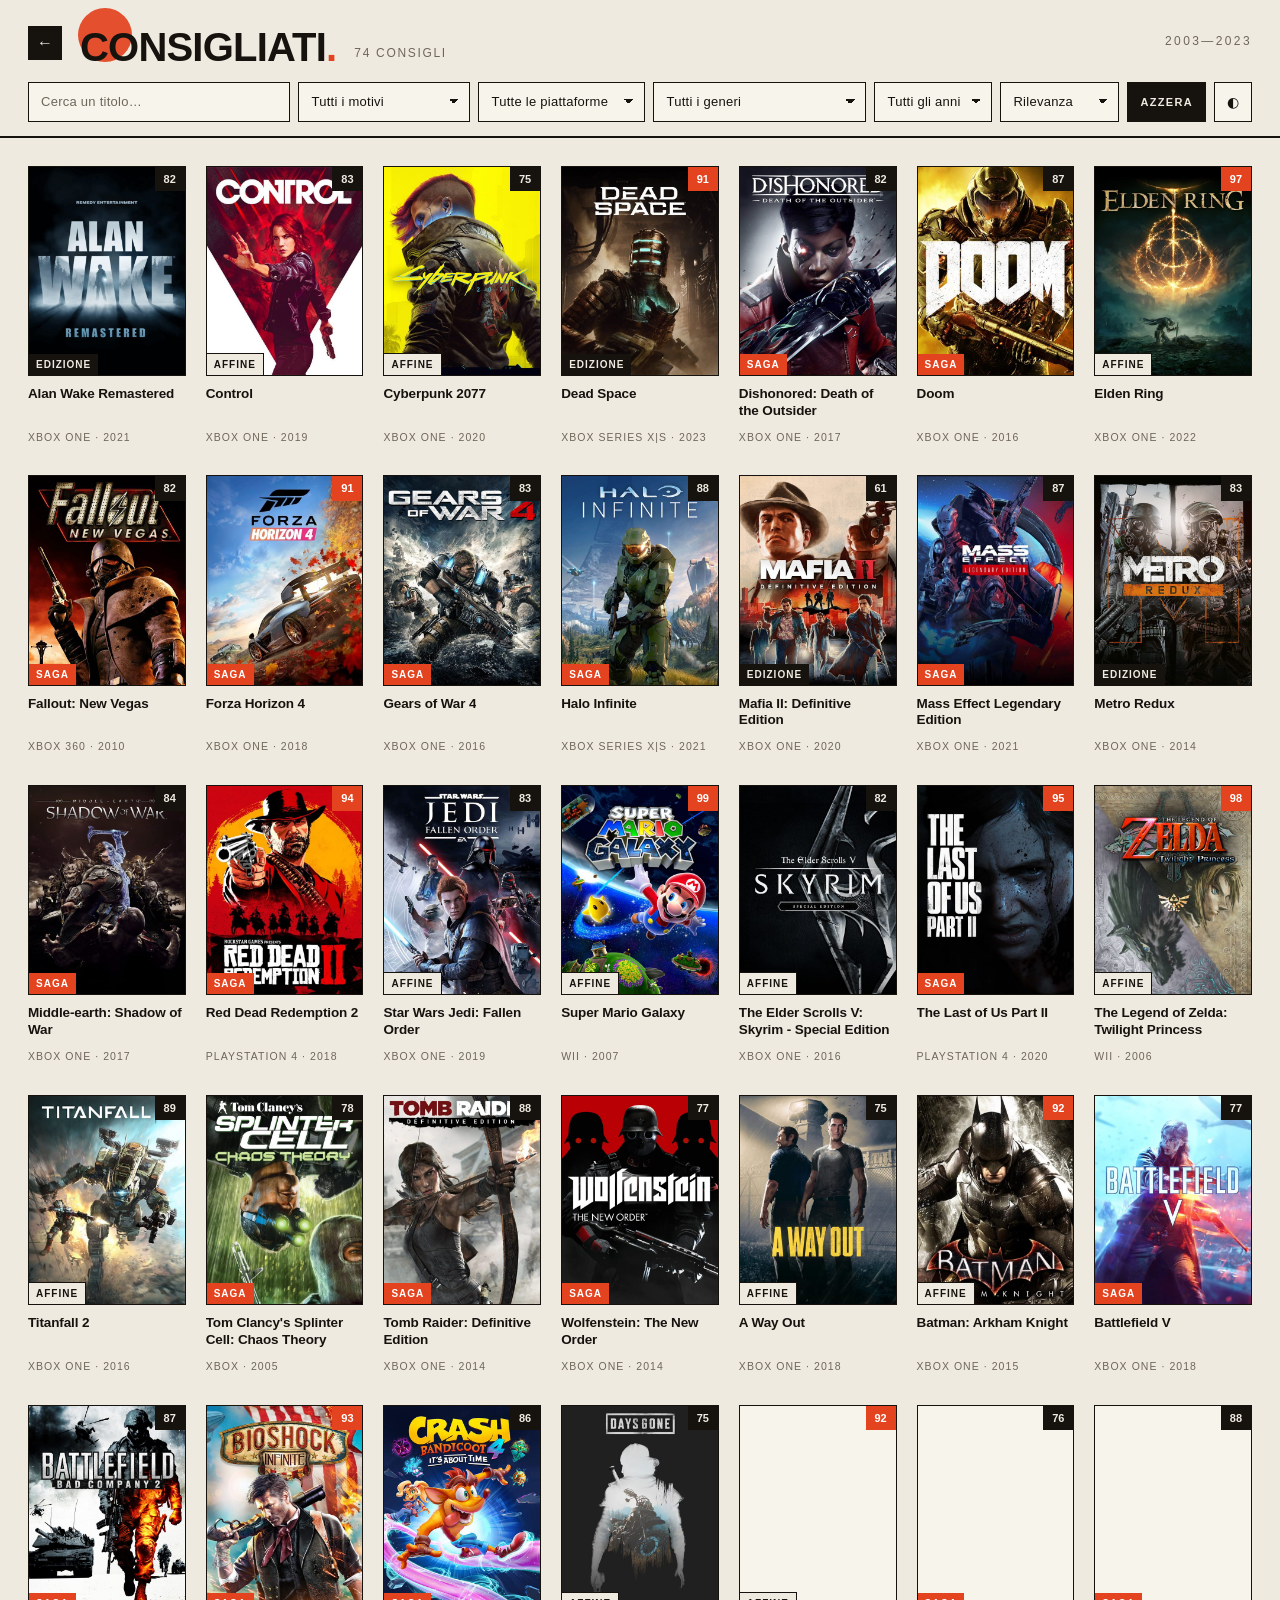
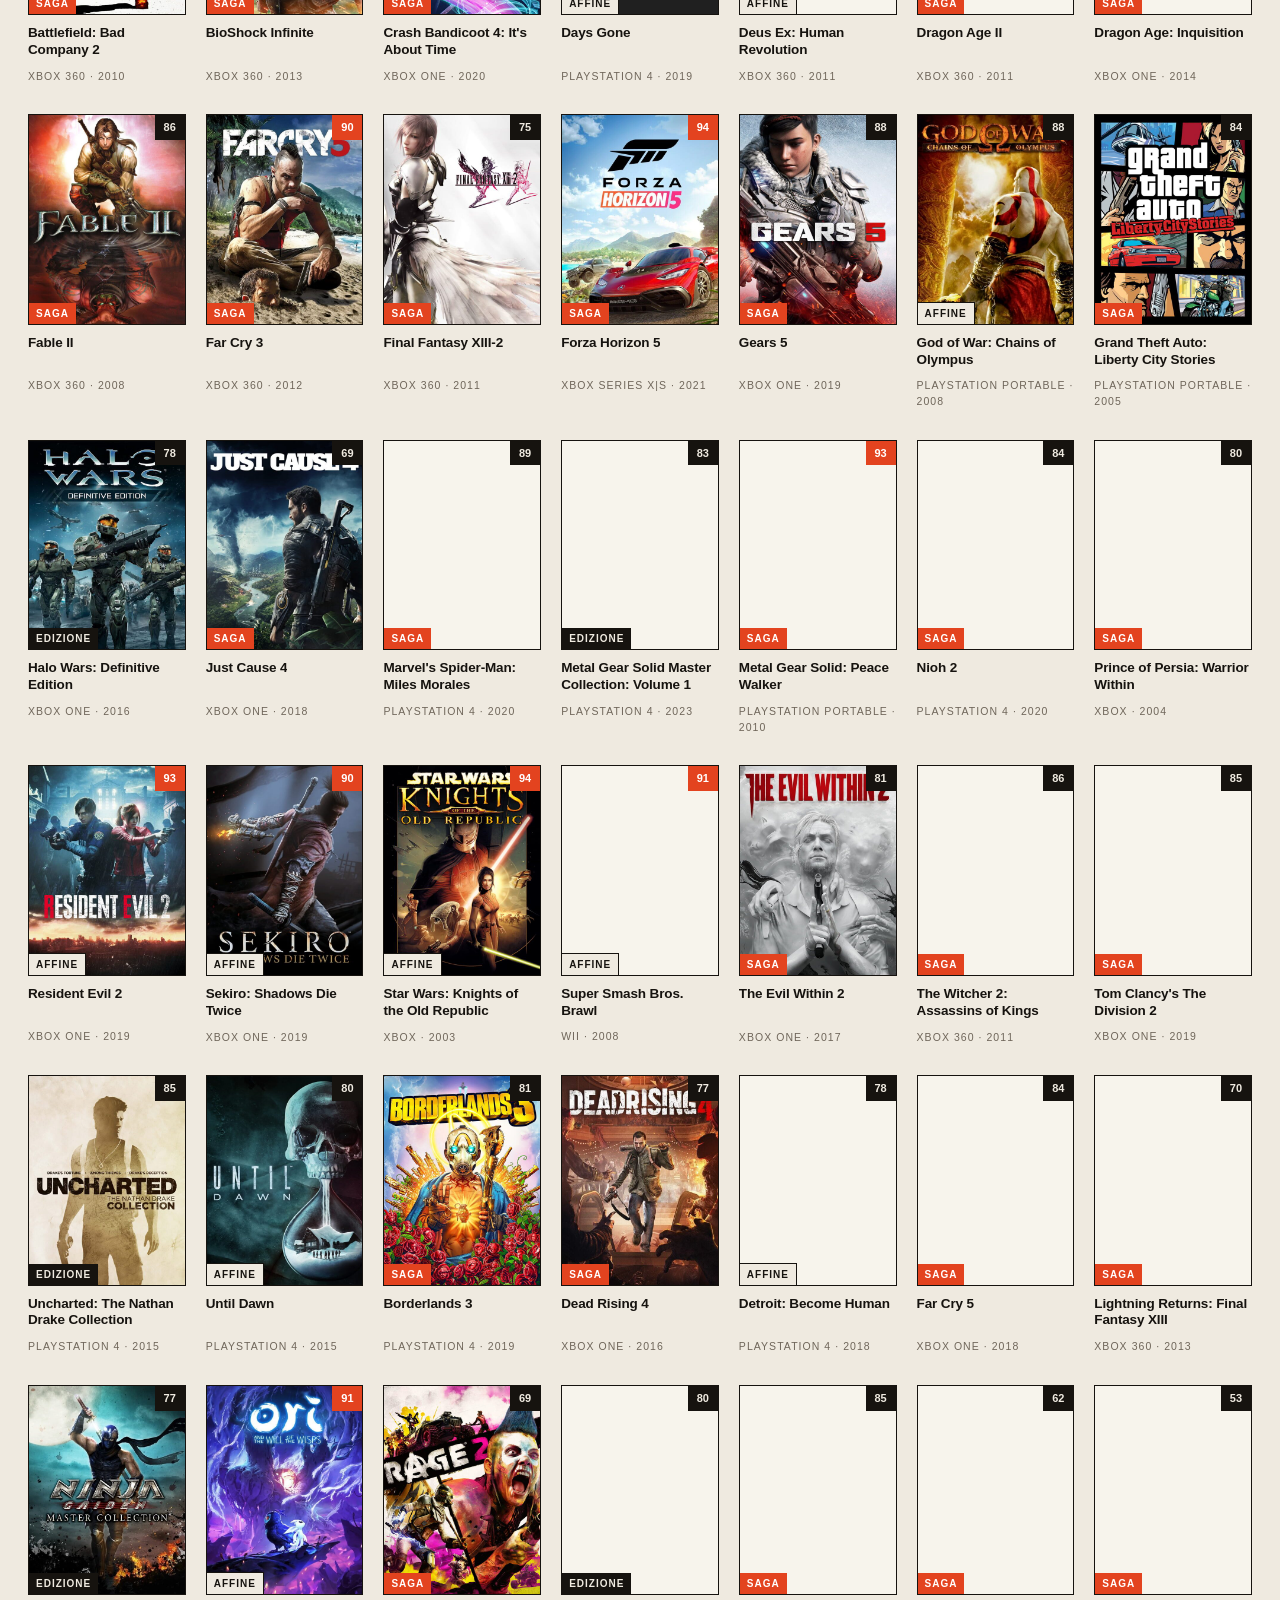
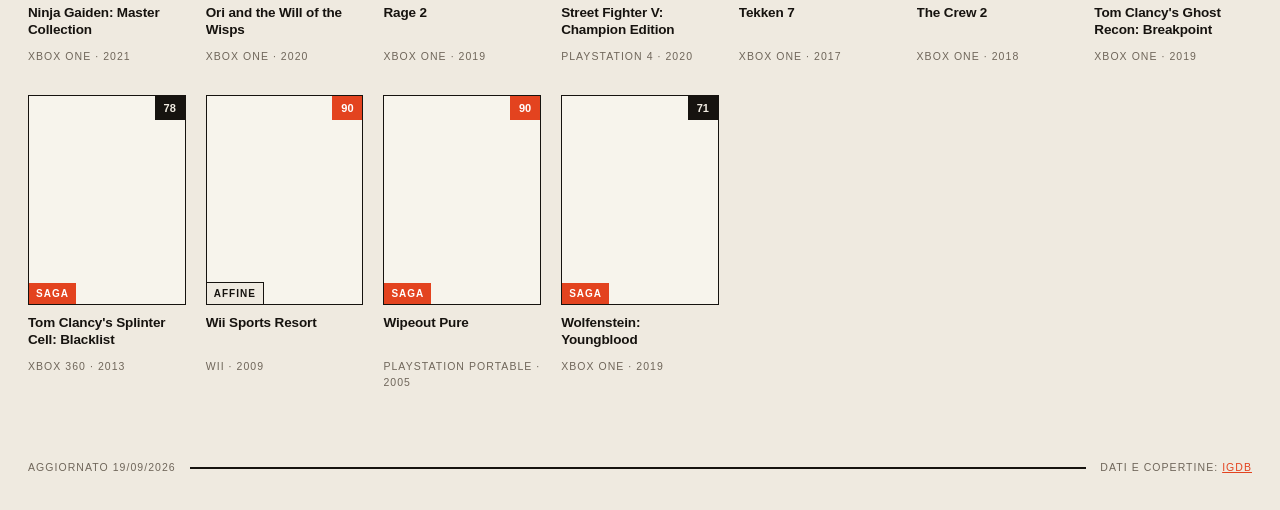
==== site/consigliati.html @ 6000d987 "Sezione "Consigliati": 74 titoli suggeriti dalla collezione Nuova pagina raggiungibile dal tasto ? i" ====
<!DOCTYPE html>
<html lang="it">
<head>
<meta charset="utf-8">
<meta name="viewport" content="width=device-width, initial-scale=1">
<title>Consigliati · Game Archive</title>
<link rel="stylesheet" href="styles.css">
</head>
<body>
<header class="topbar">
  <div class="topbar-row">
    <a class="nav-btn" href="index.html" title="Torna al tuo archivio" aria-label="Torna al tuo archivio">←</a>
    <span class="mark" aria-hidden="true"></span>
    <h1>Consigliati<span class="dot">.</span></h1>
    <p class="count" id="count">—</p>
    <p class="serial" id="serial">A—01</p>
  </div>
  <div class="controls">
    <input id="search" class="search" type="search" placeholder="Cerca un titolo…" autocomplete="off" spellcheck="false">
    <select id="platform" class="select" aria-label="Piattaforma"><option value="">Tutte le piattaforme</option></select>
    <select id="genre" class="select" aria-label="Genere"><option value="">Tutti i generi</option></select>
    <select id="decade" class="select" aria-label="Decennio"><option value="">Tutti gli anni</option></select>
    <select id="sort" class="select" aria-label="Ordinamento">
      <option value="priority">Rilevanza</option>
      <option value="title">Titolo A→Z</option>
      <option value="title-desc">Titolo Z→A</option>
      <option value="year-desc">Più recenti</option>
      <option value="year">Più vecchi</option>
      <option value="rating">Voto più alto</option>
    </select>
    <button id="reset" class="ghost" type="button">Azzera</button>
    <button id="theme" class="theme-toggle" type="button" aria-label="Cambia tema" title="Cambia tema">◐</button>
  </div>
</header>

<main>
  <div id="grid" class="grid"></div>
  <p id="empty" class="empty" hidden>Nessun gioco corrisponde ai filtri.</p>
</main>

<div id="dialog" class="dialog" hidden>
  <div class="dialog-backdrop" data-close></div>
  <article class="dialog-card" role="dialog" aria-modal="true" aria-labelledby="d-title">
    <button class="dialog-close" type="button" data-close aria-label="Chiudi">✕</button>
    <div class="dialog-body">
      <img id="d-cover" class="dialog-cover" alt="" hidden>
      <div class="dialog-info">
        <h2 id="d-title"></h2>
        <p id="d-meta" class="dialog-meta"></p>
        <p id="d-why" class="dialog-why" hidden></p>
        <p id="d-summary" class="dialog-summary"></p>
        <dl id="d-details" class="dialog-details"></dl>
        <a id="d-link" class="dialog-link" href="#" target="_blank" rel="noopener">Scheda su IGDB →</a>
      </div>
    </div>
  </article>
</div>

<footer class="footer">
  <span id="generated"></span>
  <span class="bar"></span>
  <span>Dati e copertine: <a href="https://www.igdb.com" target="_blank" rel="noopener">IGDB</a></span>
</footer>

<script src="data/recommendations.js"></script>
<script src="app.js"></script>
</body>
</html>
---- site/styles.css ----
/* Game Archive — palette editoriale giapponese anni 80: crema, vermiglio, nero */
:root {
  --paper:       #efeae0;
  --paper-card:  #f7f4ec;
  --ink:         #16130f;
  --ink-soft:    #6f665a;
  --vermilion:   #e3431f;
  --rule:        #16130f;
  --rule-soft:   #cfc6b4;
  --shadow:      6px 6px 0 var(--ink);
  --shadow-red:  6px 6px 0 var(--vermilion);
}

@media (prefers-color-scheme: dark) {
  :root:not([data-theme="light"]) {
    --paper:      #14110e;
    --paper-card: #1d1a15;
    --ink:        #f1ece1;
    --ink-soft:   #9d9384;
    --vermilion:  #f2522c;
    --rule:       #3b352c;
    --rule-soft:  #2b271f;
    --shadow:     6px 6px 0 #3b352c;
    --shadow-red: 6px 6px 0 var(--vermilion);
  }
}
:root[data-theme="dark"] {
  --paper:      #14110e;
  --paper-card: #1d1a15;
  --ink:        #f1ece1;
  --ink-soft:   #9d9384;
  --vermilion:  #f2522c;
  --rule:       #3b352c;
  --rule-soft:  #2b271f;
  --shadow:     6px 6px 0 #3b352c;
  --shadow-red: 6px 6px 0 var(--vermilion);
}

* { box-sizing: border-box; }

body {
  margin: 0;
  background: var(--paper);
  color: var(--ink);
  font: 15px/1.5 "Helvetica Neue", Helvetica, Inter, Arial, system-ui, sans-serif;
  -webkit-font-smoothing: antialiased;
}

a { color: var(--vermilion); }

/* ---------- testata ---------- */

.topbar {
  position: sticky;
  top: 0;
  z-index: 10;
  background: var(--paper);
  border-bottom: 2px solid var(--ink);
  padding: 20px 28px 14px;
}

.topbar-row {
  display: flex;
  align-items: flex-end;
  gap: 18px;
  flex-wrap: wrap;
  position: relative;
}

.topbar h1 {
  margin: 0;
  font-size: clamp(26px, 4vw, 40px);
  font-weight: 800;
  letter-spacing: -0.02em;
  text-transform: uppercase;
  line-height: 0.95;
}

.topbar h1 .dot { color: var(--vermilion); }

.nav-btn {
  display: grid;
  place-items: center;
  width: 34px;
  height: 34px;
  flex: 0 0 34px;
  background: var(--ink);
  color: var(--paper);
  border: 1.5px solid var(--ink);
  font-size: 16px;
  font-weight: 700;
  text-decoration: none;
  line-height: 1;
  align-self: center;
}
.nav-btn:hover { background: var(--vermilion); border-color: var(--vermilion); color: #fff; }
.nav-btn:focus-visible { outline: 2px solid var(--vermilion); outline-offset: 2px; }

.mark {
  position: absolute;
  top: -12px;
  left: 50px;
  width: 54px;
  height: 54px;
  border-radius: 50%;
  background: var(--vermilion);
  opacity: .92;
  z-index: -1;
}

.count {
  margin: 0 0 4px;
  font-size: 12px;
  letter-spacing: .14em;
  text-transform: uppercase;
  color: var(--ink-soft);
}

.serial {
  margin-left: auto;
  font-size: 12px;
  letter-spacing: .2em;
  color: var(--ink-soft);
  padding-bottom: 4px;
}

/* ---------- controlli ---------- */

.controls { display: flex; flex-wrap: wrap; gap: 8px; margin-top: 16px; }
.controls > * { min-width: 0; max-width: 100%; }

.search, .select, .ghost {
  background: var(--paper-card);
  color: var(--ink);
  border: 1.5px solid var(--ink);
  border-radius: 0;
  padding: 9px 12px;
  font: inherit;
  font-size: 13px;
  letter-spacing: .02em;
}
.search { flex: 1 1 240px; min-width: 170px; }
.search::placeholder { color: var(--ink-soft); }
.select { appearance: none; padding-right: 30px; cursor: pointer;
  background-image: linear-gradient(45deg, transparent 50%, currentColor 50%), linear-gradient(135deg, currentColor 50%, transparent 50%);
  background-position: calc(100% - 15px) 16px, calc(100% - 10px) 16px;
  background-size: 5px 5px, 5px 5px;
  background-repeat: no-repeat;
}
.search:focus, .select:focus, .ghost:focus-visible {
  outline: 2px solid var(--vermilion);
  outline-offset: 2px;
}
.ghost {
  cursor: pointer;
  text-transform: uppercase;
  letter-spacing: .12em;
  font-size: 11px;
  font-weight: 700;
  background: var(--ink);
  color: var(--paper);
}
.ghost:hover { background: var(--vermilion); }

.theme-toggle {
  width: 38px;
  padding: 0;
  font-size: 14px;
  background: var(--paper-card);
  color: var(--ink);
  border: 1.5px solid var(--ink);
  cursor: pointer;
}
.theme-toggle:hover { background: var(--vermilion); color: #fff; }

/* ---------- griglia ---------- */

main { padding: 28px 28px 70px; }

.grid {
  display: grid;
  grid-template-columns: repeat(auto-fill, minmax(155px, 1fr));
  gap: 30px 20px;
}

.card {
  display: flex;
  flex-direction: column;
  gap: 10px;
  background: none;
  border: 0;
  padding: 0;
  color: inherit;
  font: inherit;
  text-align: left;
  cursor: pointer;
}

.card-art {
  position: relative;
  aspect-ratio: 3 / 4;
  overflow: hidden;
  background: var(--paper-card);
  border: 1.5px solid var(--ink);
  transition: transform .12s ease, box-shadow .12s ease;
}
.card:hover .card-art, .card:focus-visible .card-art {
  transform: translate(-3px, -3px);
  box-shadow: var(--shadow-red);
}
.card-art img { width: 100%; height: 100%; object-fit: cover; display: block; }

.placeholder {
  display: flex;
  align-items: center;
  justify-content: center;
  height: 100%;
  padding: 12px;
  text-align: center;
  font-size: 11px;
  letter-spacing: .1em;
  text-transform: uppercase;
  color: var(--ink-soft);
  background:
    repeating-linear-gradient(45deg, transparent 0 7px, var(--rule-soft) 7px 8px);
}

.badge {
  position: absolute;
  top: 0;
  right: 0;
  min-width: 30px;
  padding: 4px 6px;
  font-size: 11px;
  font-weight: 800;
  text-align: center;
  background: var(--ink);
  color: var(--paper);
}
.badge.high { background: var(--vermilion); color: #fff; }

/* etichetta del motivo, solo nella pagina dei consigli */
.kind {
  position: absolute;
  left: 0;
  bottom: 0;
  padding: 3px 7px;
  font-size: 10px;
  font-weight: 700;
  letter-spacing: .1em;
  text-transform: uppercase;
  background: var(--ink);
  color: var(--paper);
}
.kind-saga { background: var(--vermilion); color: #fff; }
.kind-edizione { background: var(--ink); }
.kind-genere { background: var(--paper); color: var(--ink); border-top: 1.5px solid var(--ink); border-right: 1.5px solid var(--ink); }

.card-title {
  font-size: 13.5px;
  font-weight: 700;
  line-height: 1.25;
  letter-spacing: -0.01em;
  display: -webkit-box;
  -webkit-line-clamp: 2;        /* due righe: le card restano allineate */
  -webkit-box-orient: vertical;
  overflow: hidden;
  min-height: 2.5em;
}
.card-sub {
  font-size: 10.5px;
  letter-spacing: .1em;
  text-transform: uppercase;
  color: var(--ink-soft);
}

.empty {
  color: var(--ink-soft);
  text-align: center;
  padding: 70px 0;
  letter-spacing: .1em;
  text-transform: uppercase;
  font-size: 12px;
}

/* ---------- scheda ---------- */

.dialog { position: fixed; inset: 0; z-index: 20; display: grid; place-items: center; padding: 24px; }
.dialog[hidden] { display: none; }   /* [hidden] da solo perderebbe contro display:grid */
.dialog-backdrop { position: absolute; inset: 0; background: rgba(22, 19, 15, .55); }

.dialog-card {
  position: relative;
  width: min(780px, 100%);
  max-height: 86vh;
  overflow: auto;
  background: var(--paper-card);
  border: 2px solid var(--ink);
  box-shadow: var(--shadow);
  padding: 28px;
}

.dialog-close {
  position: absolute;
  top: 0;
  right: 0;
  width: 34px;
  height: 34px;
  background: var(--ink);
  color: var(--paper);
  border: 0;
  font-size: 18px;
  line-height: 1;
  cursor: pointer;
}
.dialog-close:hover { background: var(--vermilion); }

.dialog-body { display: flex; gap: 26px; flex-wrap: wrap; }

.dialog-cover {
  width: 210px;
  aspect-ratio: 3 / 4;
  object-fit: cover;
  border: 1.5px solid var(--ink);
  background: var(--paper);
  display: block;
}
.dialog-cover[hidden] { display: none; }

.dialog-info { flex: 1 1 320px; min-width: 250px; }
.dialog-info h2 {
  margin: 0 0 6px;
  font-size: 24px;
  font-weight: 800;
  letter-spacing: -0.02em;
  line-height: 1.1;
}

.dialog-meta {
  margin: 0 0 16px;
  font-size: 11px;
  letter-spacing: .12em;
  text-transform: uppercase;
  color: var(--ink-soft);
  padding-bottom: 14px;
  border-bottom: 1.5px solid var(--ink);
}

.dialog-why {
  margin: 0 0 16px;
  padding: 12px 14px;
  font-size: 14px;
  line-height: 1.5;
  background: var(--paper);
  border-left: 4px solid var(--vermilion);
}
.dialog-why[hidden] { display: none; }

.dialog-summary { margin: 0 0 18px; font-size: 14px; line-height: 1.55; color: var(--ink-soft); }

.dialog-details {
  display: grid;
  grid-template-columns: auto 1fr;
  gap: 7px 18px;
  margin: 0 0 20px;
  font-size: 13px;
}
.dialog-details dt {
  color: var(--ink-soft);
  font-size: 10.5px;
  letter-spacing: .1em;
  text-transform: uppercase;
  padding-top: 2px;
}
.dialog-details dd { margin: 0; }

.dialog-link {
  display: inline-block;
  font-size: 11px;
  font-weight: 700;
  letter-spacing: .12em;
  text-transform: uppercase;
  text-decoration: none;
  color: var(--paper);
  background: var(--vermilion);
  padding: 9px 14px;
}
.dialog-link:hover { background: var(--ink); }
.dialog-link[hidden] { display: none; }

/* ---------- piede ---------- */

.footer {
  padding: 0 28px 34px;
  color: var(--ink-soft);
  font-size: 10.5px;
  letter-spacing: .1em;
  text-transform: uppercase;
  display: flex;
  align-items: center;
  gap: 14px;
}
.footer .bar { flex: 1; height: 2px; background: var(--ink); }

@media (max-width: 620px) {
  .grid { grid-template-columns: repeat(auto-fill, minmax(118px, 1fr)); gap: 22px 14px; }
  main, .topbar, .footer { padding-left: 16px; padding-right: 16px; }
  .serial { display: none; }
  .count { flex-basis: 100%; }
  /* su schermo stretto i controlli stanno in una griglia 2 colonne: niente overflow */
  .controls { display: grid; grid-template-columns: 1fr 1fr; gap: 8px; }
  .search { grid-column: 1 / -1; width: 100%; }
  .select { width: 100%; }
  .ghost { grid-column: 1; }
  .theme-toggle { grid-column: 2; width: 100%; }
  .dialog-card { padding: 20px; }
  .dialog-cover { width: 150px; }
  .dialog { padding: 14px; }
}
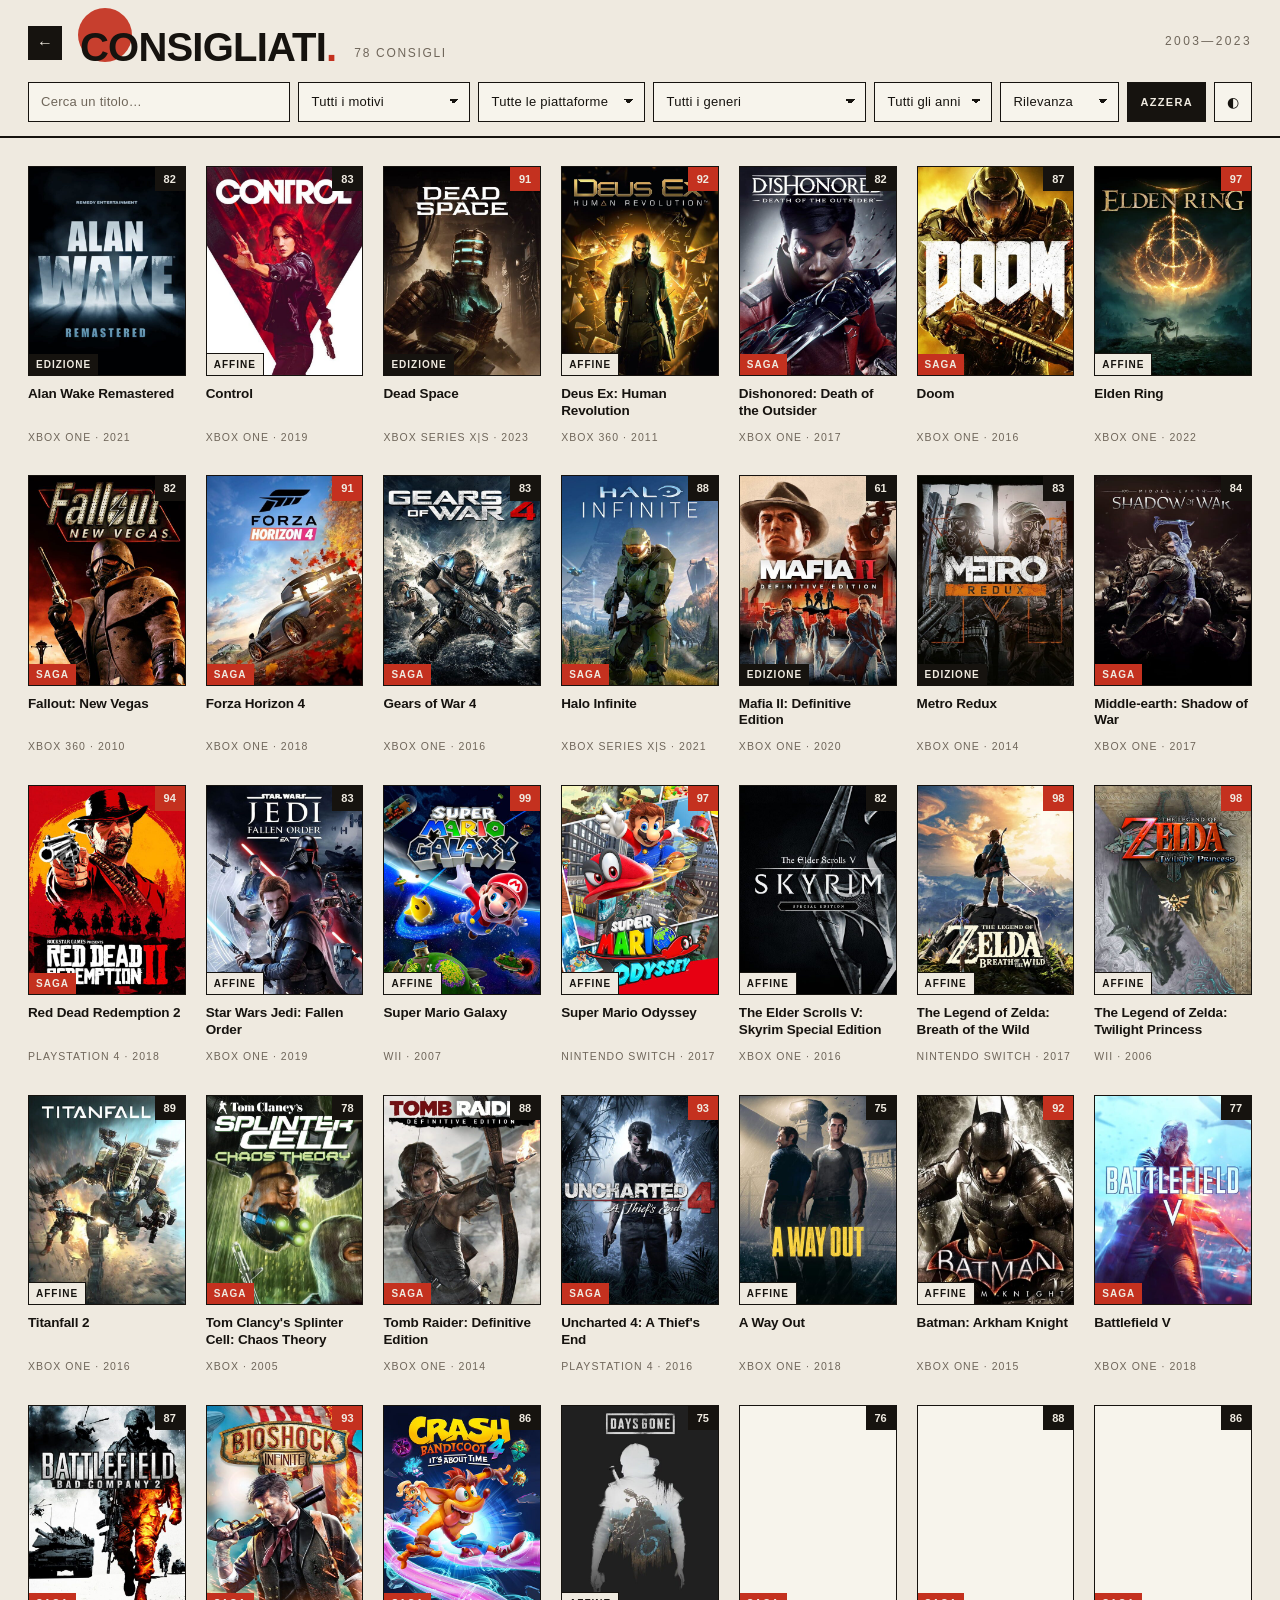
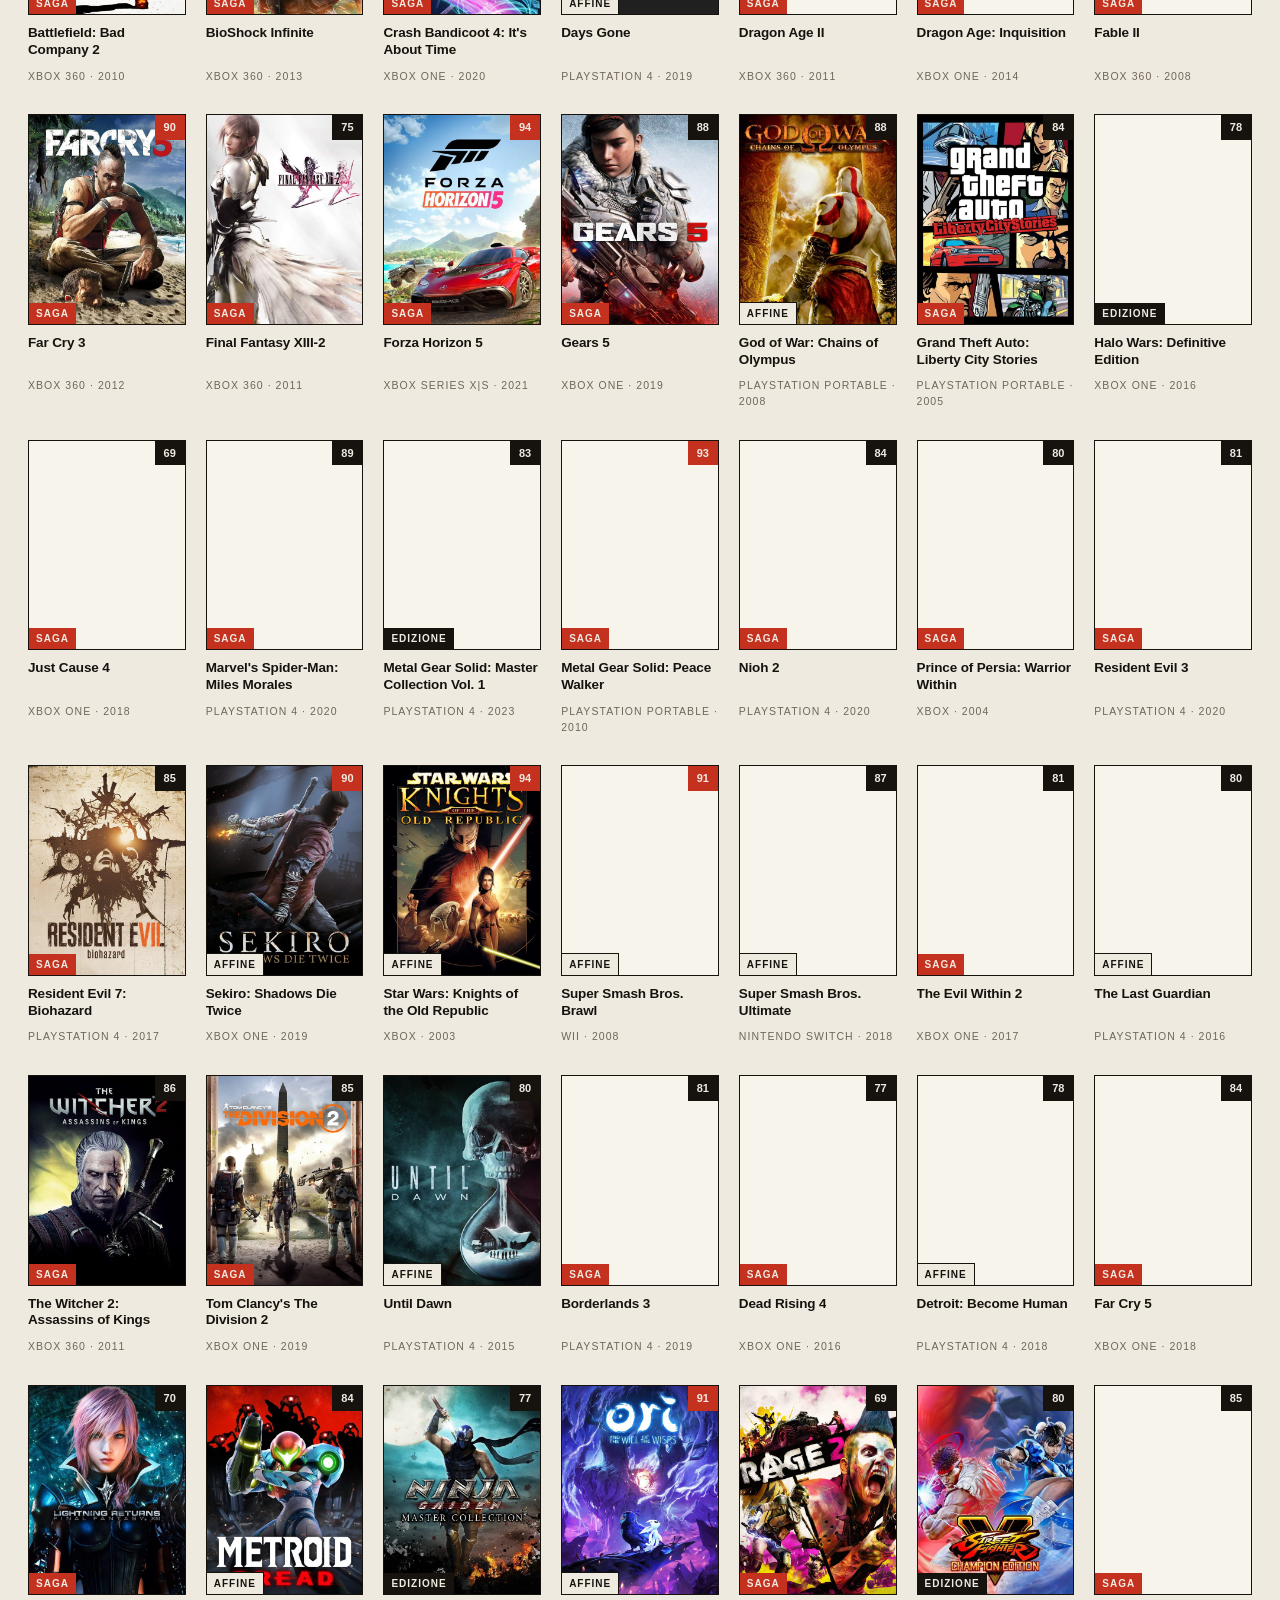
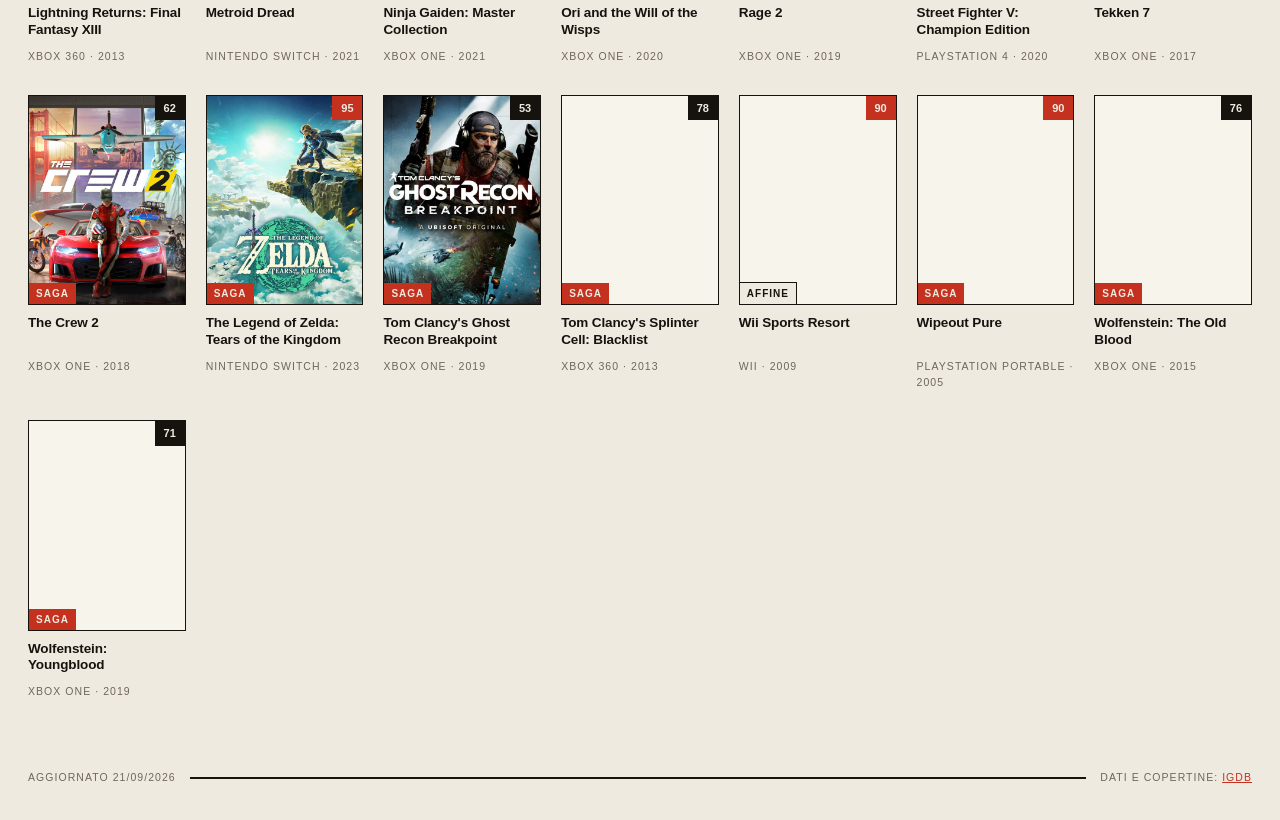
==== commit 6caf9f8b: "Pubblica il sito su games.byluke.org e sistema scheda, mobile e import Il workflow carica site/, qui" ====
--- a/site/consigliati.html
+++ b/site/consigliati.html
@@ -4,6 +4,7 @@
 <meta charset="utf-8">
 <meta name="viewport" content="width=device-width, initial-scale=1">
 <title>Consigliati · Game Archive</title>
+<link rel="icon" href="favicon.svg" type="image/svg+xml">
 <link rel="stylesheet" href="styles.css">
 </head>
 <body>
@@ -16,7 +17,7 @@
     <p class="serial" id="serial">A—01</p>
   </div>
   <div class="controls">
-    <input id="search" class="search" type="search" placeholder="Cerca un titolo…" autocomplete="off" spellcheck="false">
+    <input id="search" class="search" type="search" placeholder="Cerca un titolo…" aria-label="Cerca un titolo" autocomplete="off" spellcheck="false">
     <select id="platform" class="select" aria-label="Piattaforma"><option value="">Tutte le piattaforme</option></select>
     <select id="genre" class="select" aria-label="Genere"><option value="">Tutti i generi</option></select>
     <select id="decade" class="select" aria-label="Decennio"><option value="">Tutti gli anni</option></select>
@@ -40,7 +41,7 @@
 
 <div id="dialog" class="dialog" hidden>
   <div class="dialog-backdrop" data-close></div>
-  <article class="dialog-card" role="dialog" aria-modal="true" aria-labelledby="d-title">
+  <article class="dialog-card" role="dialog" aria-modal="true" aria-labelledby="d-title" tabindex="-1">
     <button class="dialog-close" type="button" data-close aria-label="Chiudi">✕</button>
     <div class="dialog-body">
       <img id="d-cover" class="dialog-cover" alt="" hidden>
@@ -50,7 +51,7 @@
         <p id="d-why" class="dialog-why" hidden></p>
         <p id="d-summary" class="dialog-summary"></p>
         <dl id="d-details" class="dialog-details"></dl>
-        <a id="d-link" class="dialog-link" href="#" target="_blank" rel="noopener">Scheda su IGDB →</a>
+        <a id="d-link" class="dialog-link" href="#" target="_blank" rel="noopener">Scheda su IGDB →<span class="sr-only"> (si apre in una nuova scheda)</span></a>
       </div>
     </div>
   </article>
--- a/site/styles.css
+++ b/site/styles.css
@@ -4,7 +4,7 @@
   --paper-card:  #f7f4ec;
   --ink:         #16130f;
   --ink-soft:    #6f665a;
-  --vermilion:   #e3431f;
+  --vermilion:   #c4311f;
   --rule:        #16130f;
   --rule-soft:   #cfc6b4;
   --shadow:      6px 6px 0 var(--ink);
@@ -93,7 +93,7 @@
   line-height: 1;
   align-self: center;
 }
-.nav-btn:hover { background: var(--vermilion); border-color: var(--vermilion); color: #fff; }
+.nav-btn:hover { background: var(--vermilion); border-color: var(--vermilion); color: var(--paper); }
 .nav-btn:focus-visible { outline: 2px solid var(--vermilion); outline-offset: 2px; }
 
 .mark {
@@ -143,7 +143,7 @@
 .search::placeholder { color: var(--ink-soft); }
 .select { appearance: none; padding-right: 30px; cursor: pointer;
   background-image: linear-gradient(45deg, transparent 50%, currentColor 50%), linear-gradient(135deg, currentColor 50%, transparent 50%);
-  background-position: calc(100% - 15px) 16px, calc(100% - 10px) 16px;
+  background-position: calc(100% - 15px) center, calc(100% - 10px) center;
   background-size: 5px 5px, 5px 5px;
   background-repeat: no-repeat;
 }
@@ -171,7 +171,11 @@
   border: 1.5px solid var(--ink);
   cursor: pointer;
 }
-.theme-toggle:hover { background: var(--vermilion); color: #fff; }
+.theme-toggle:hover { background: var(--vermilion); color: var(--paper); }
+.theme-toggle:focus-visible, .dialog-close:focus-visible {
+  outline: 2px solid var(--vermilion);
+  outline-offset: 2px;
+}
 
 /* ---------- griglia ---------- */
 
@@ -237,7 +241,7 @@
   background: var(--ink);
   color: var(--paper);
 }
-.badge.high { background: var(--vermilion); color: #fff; }
+.badge.high { background: var(--vermilion); color: var(--paper); }
 
 /* etichetta del motivo, solo nella pagina dei consigli */
 .kind {
@@ -252,7 +256,7 @@
   background: var(--ink);
   color: var(--paper);
 }
-.kind-saga { background: var(--vermilion); color: #fff; }
+.kind-saga { background: var(--vermilion); color: var(--paper); }
 .kind-edizione { background: var(--ink); }
 .kind-genere { background: var(--paper); color: var(--ink); border-top: 1.5px solid var(--ink); border-right: 1.5px solid var(--ink); }
 
@@ -385,7 +389,20 @@
   background: var(--vermilion);
   padding: 9px 14px;
 }
-.dialog-link:hover { background: var(--ink); }
+.dialog-link:hover { background: var(--ink); color: var(--paper); }
+.dialog-link:focus-visible { outline: 2px solid var(--ink); outline-offset: 2px; }
+
+.sr-only {
+  position: absolute;
+  width: 1px;
+  height: 1px;
+  padding: 0;
+  margin: -1px;
+  overflow: hidden;
+  clip: rect(0, 0, 0, 0);
+  white-space: nowrap;
+  border: 0;
+}
 .dialog-link[hidden] { display: none; }
 
 /* ---------- piede ---------- */
@@ -409,11 +426,15 @@
   .count { flex-basis: 100%; }
   /* su schermo stretto i controlli stanno in una griglia 2 colonne: niente overflow */
   .controls { display: grid; grid-template-columns: 1fr 1fr; gap: 8px; }
-  .search { grid-column: 1 / -1; width: 100%; }
+  .search, #platform, #genre, #kind { grid-column: 1 / -1; width: 100%; }
   .select { width: 100%; }
   .ghost { grid-column: 1; }
   .theme-toggle { grid-column: 2; width: 100%; }
+  .ghost, .theme-toggle { min-height: 44px; }
   .dialog-card { padding: 20px; }
-  .dialog-cover { width: 150px; }
+  .dialog-cover { width: min(150px, 46vw); }
+  .dialog-info { min-width: min(250px, 100%); }
   .dialog { padding: 14px; }
-}
+  /* 16px evita lo zoom automatico di iOS al focus sui campi */
+  .search, .select { font-size: 16px; }
+}
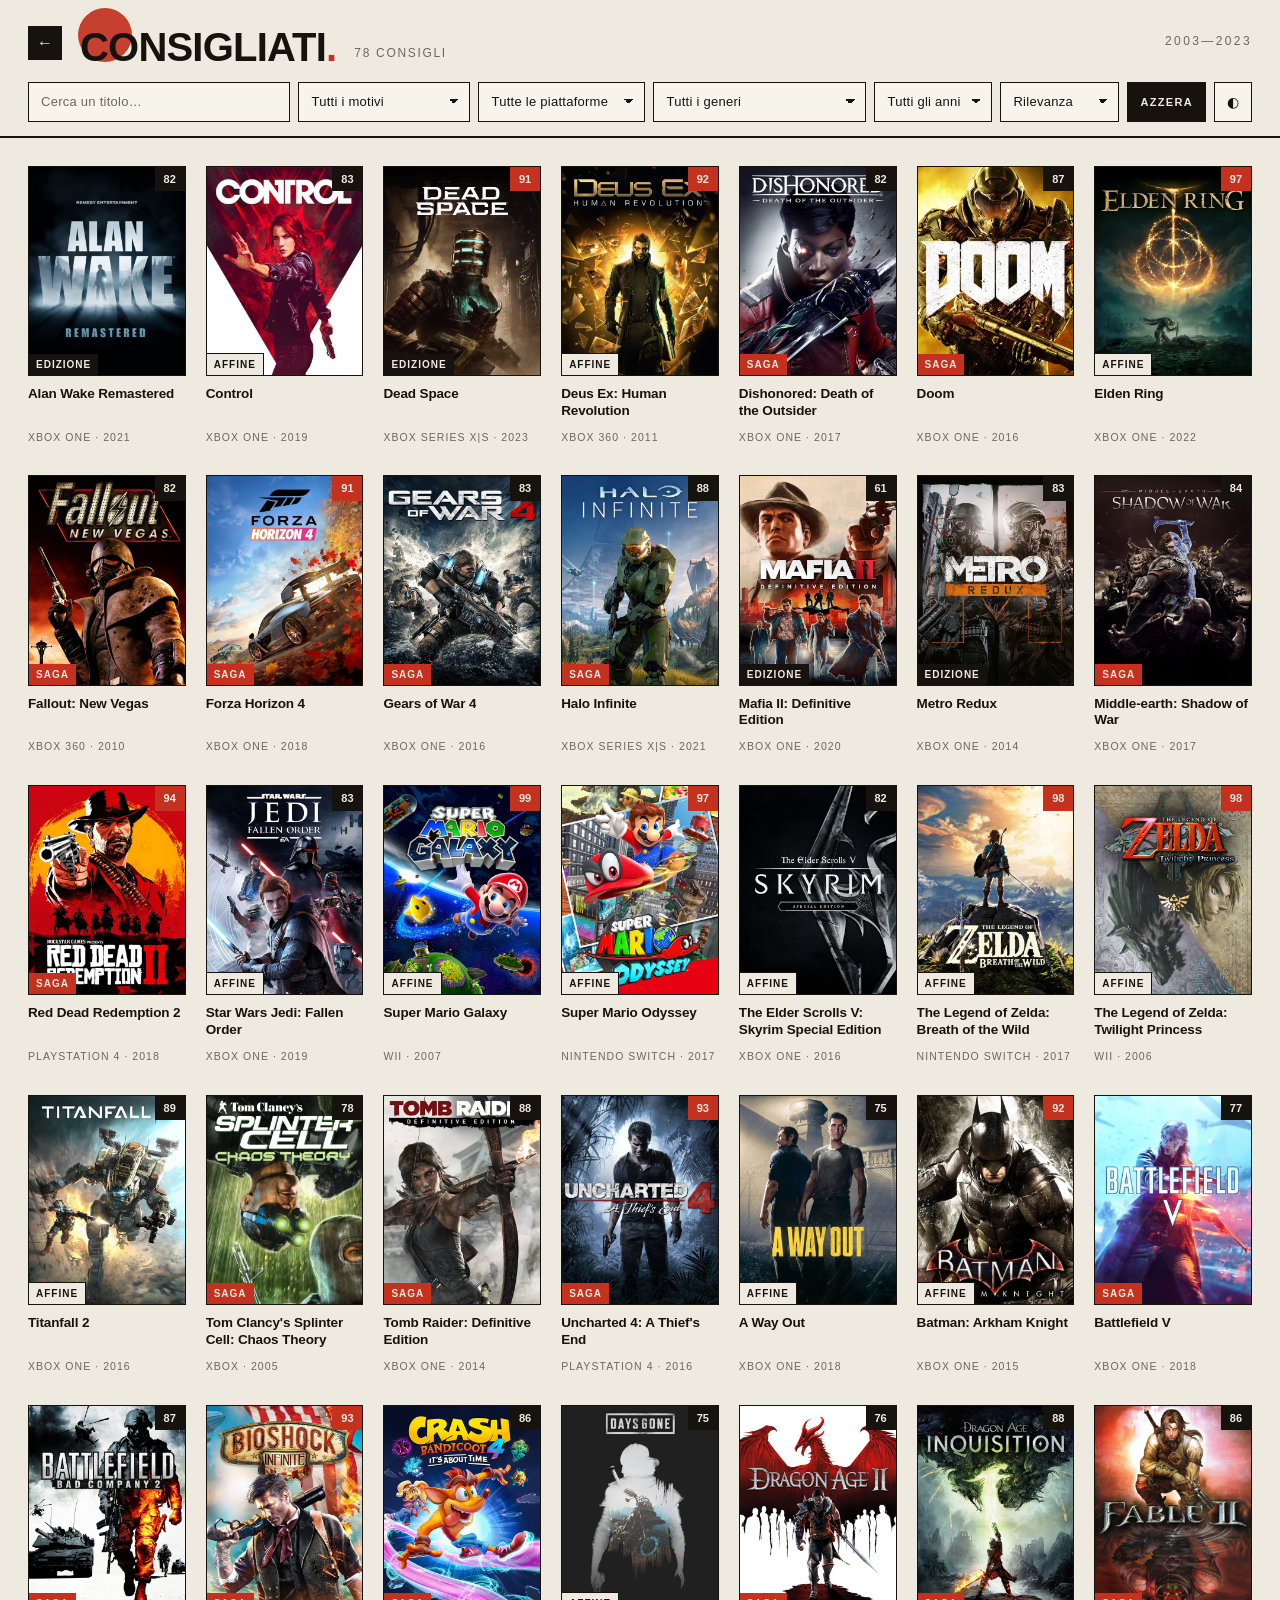
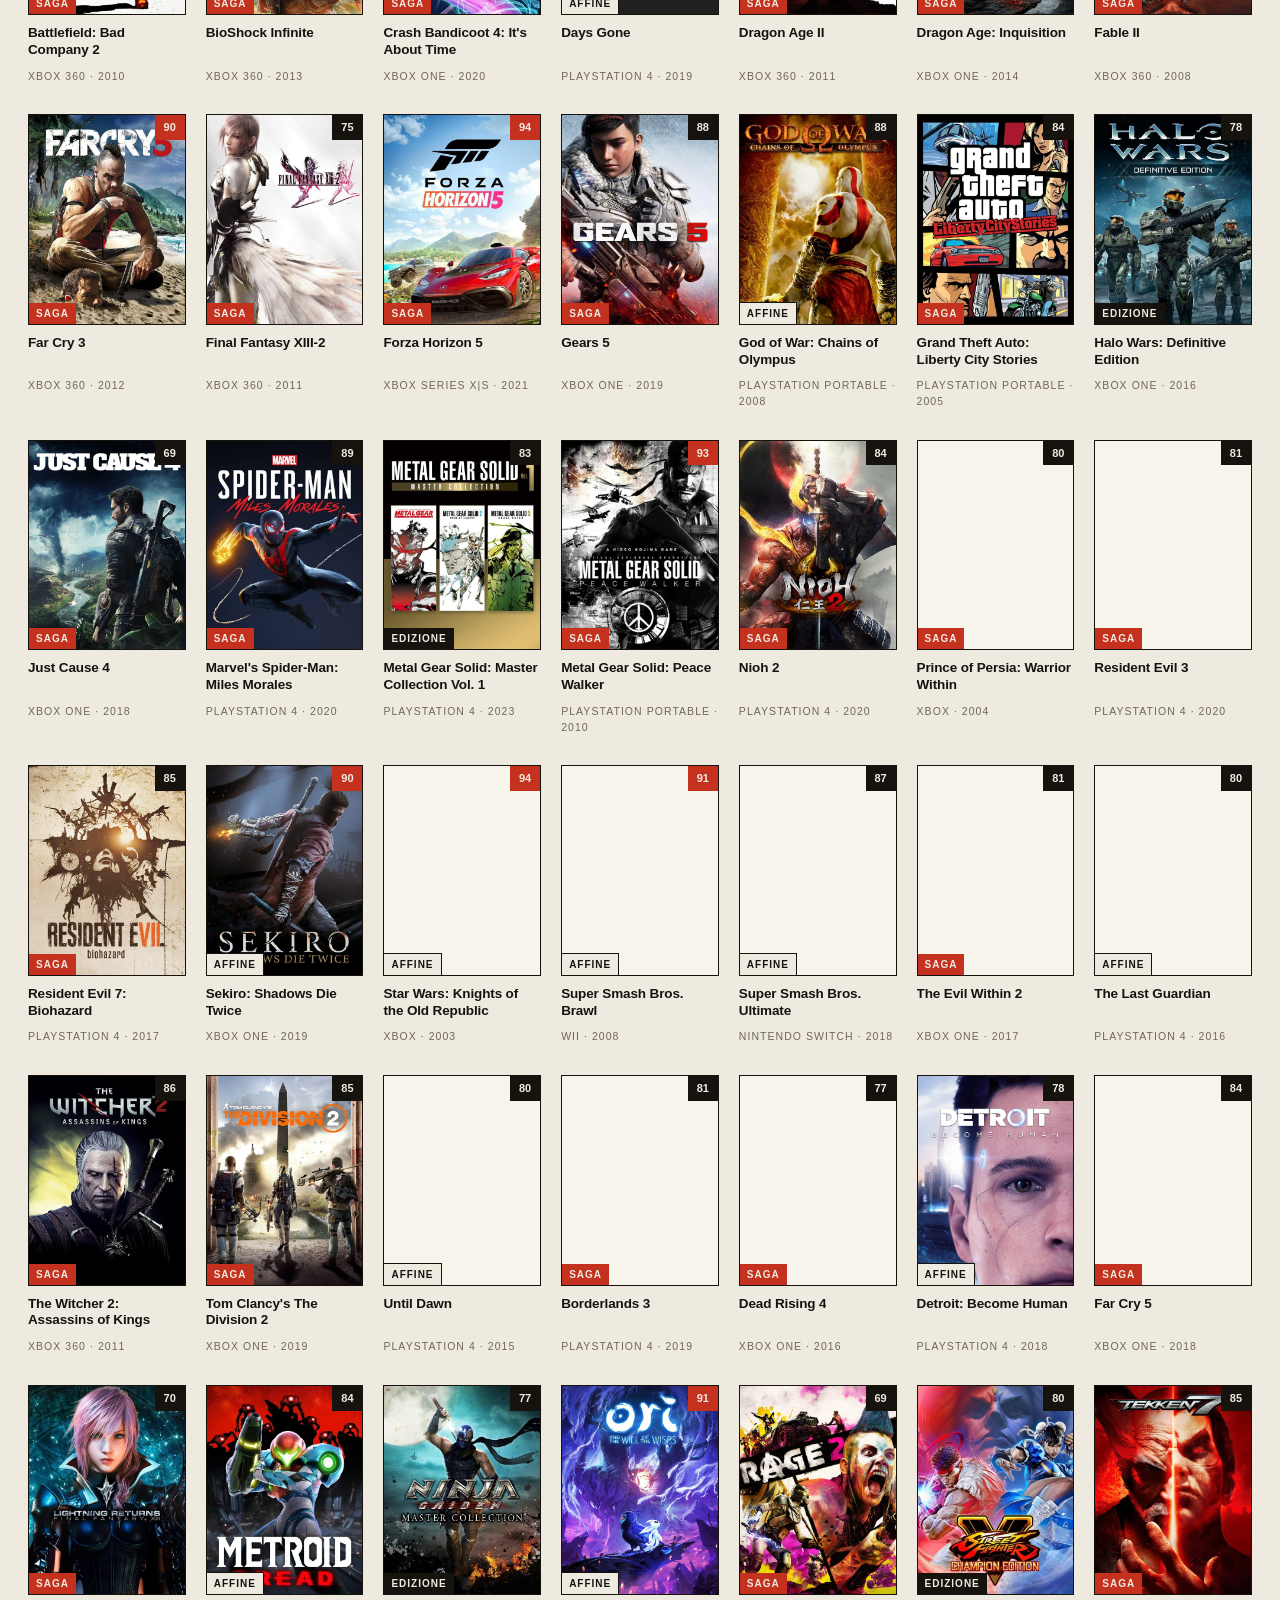
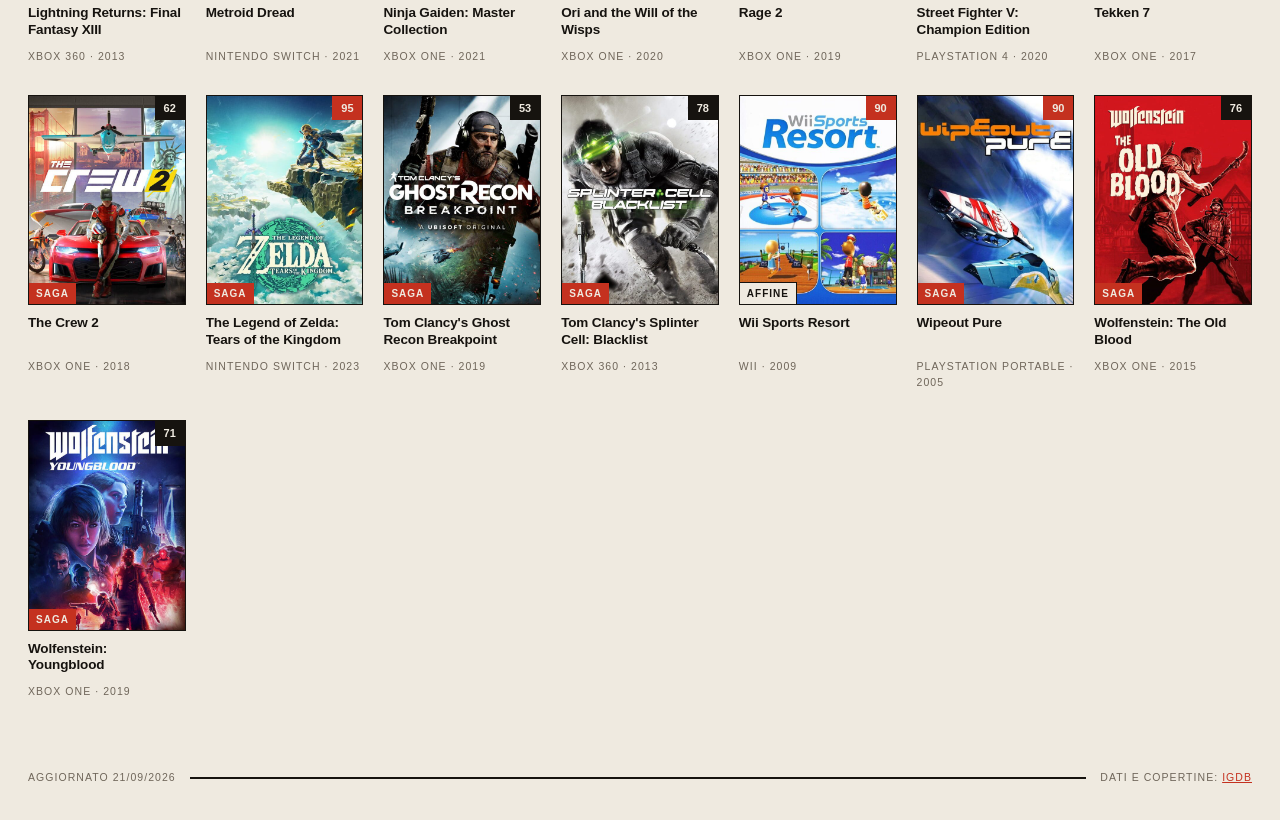
==== commit 721b643c: "Aggiunge meta Open Graph, Dependabot e la scansione gitleaks Le due pagine descrivono il sito per la" ====
--- a/site/consigliati.html
+++ b/site/consigliati.html
@@ -4,6 +4,23 @@
 <meta charset="utf-8">
 <meta name="viewport" content="width=device-width, initial-scale=1">
 <title>Consigliati · Game Archive</title>
+<meta name="description" content="Giochi consigliati a partire dalla collezione: saghe da completare, edizioni definitive e titoli affini.">
+<link rel="canonical" href="https://games.byluke.org/consigliati.html">
+<meta property="og:type" content="website">
+<meta property="og:locale" content="it_IT">
+<meta property="og:site_name" content="Game Archive">
+<meta property="og:url" content="https://games.byluke.org/consigliati.html">
+<meta property="og:title" content="Consigliati · Game Archive">
+<meta property="og:description" content="Giochi consigliati a partire dalla collezione: saghe da completare, edizioni definitive e titoli affini.">
+<meta property="og:image" content="https://games.byluke.org/og.png">
+<meta property="og:image:type" content="image/png">
+<meta property="og:image:width" content="1200">
+<meta property="og:image:height" content="630">
+<meta property="og:image:alt" content="Game Archive, manifesto della collezione di videogiochi su games.byluke.org.">
+<meta name="twitter:card" content="summary_large_image">
+<meta name="twitter:title" content="Consigliati · Game Archive">
+<meta name="twitter:description" content="Giochi consigliati a partire dalla collezione: saghe da completare, edizioni definitive e titoli affini.">
+<meta name="twitter:image" content="https://games.byluke.org/og.png">
 <link rel="icon" href="favicon.svg" type="image/svg+xml">
 <link rel="stylesheet" href="styles.css">
 </head>
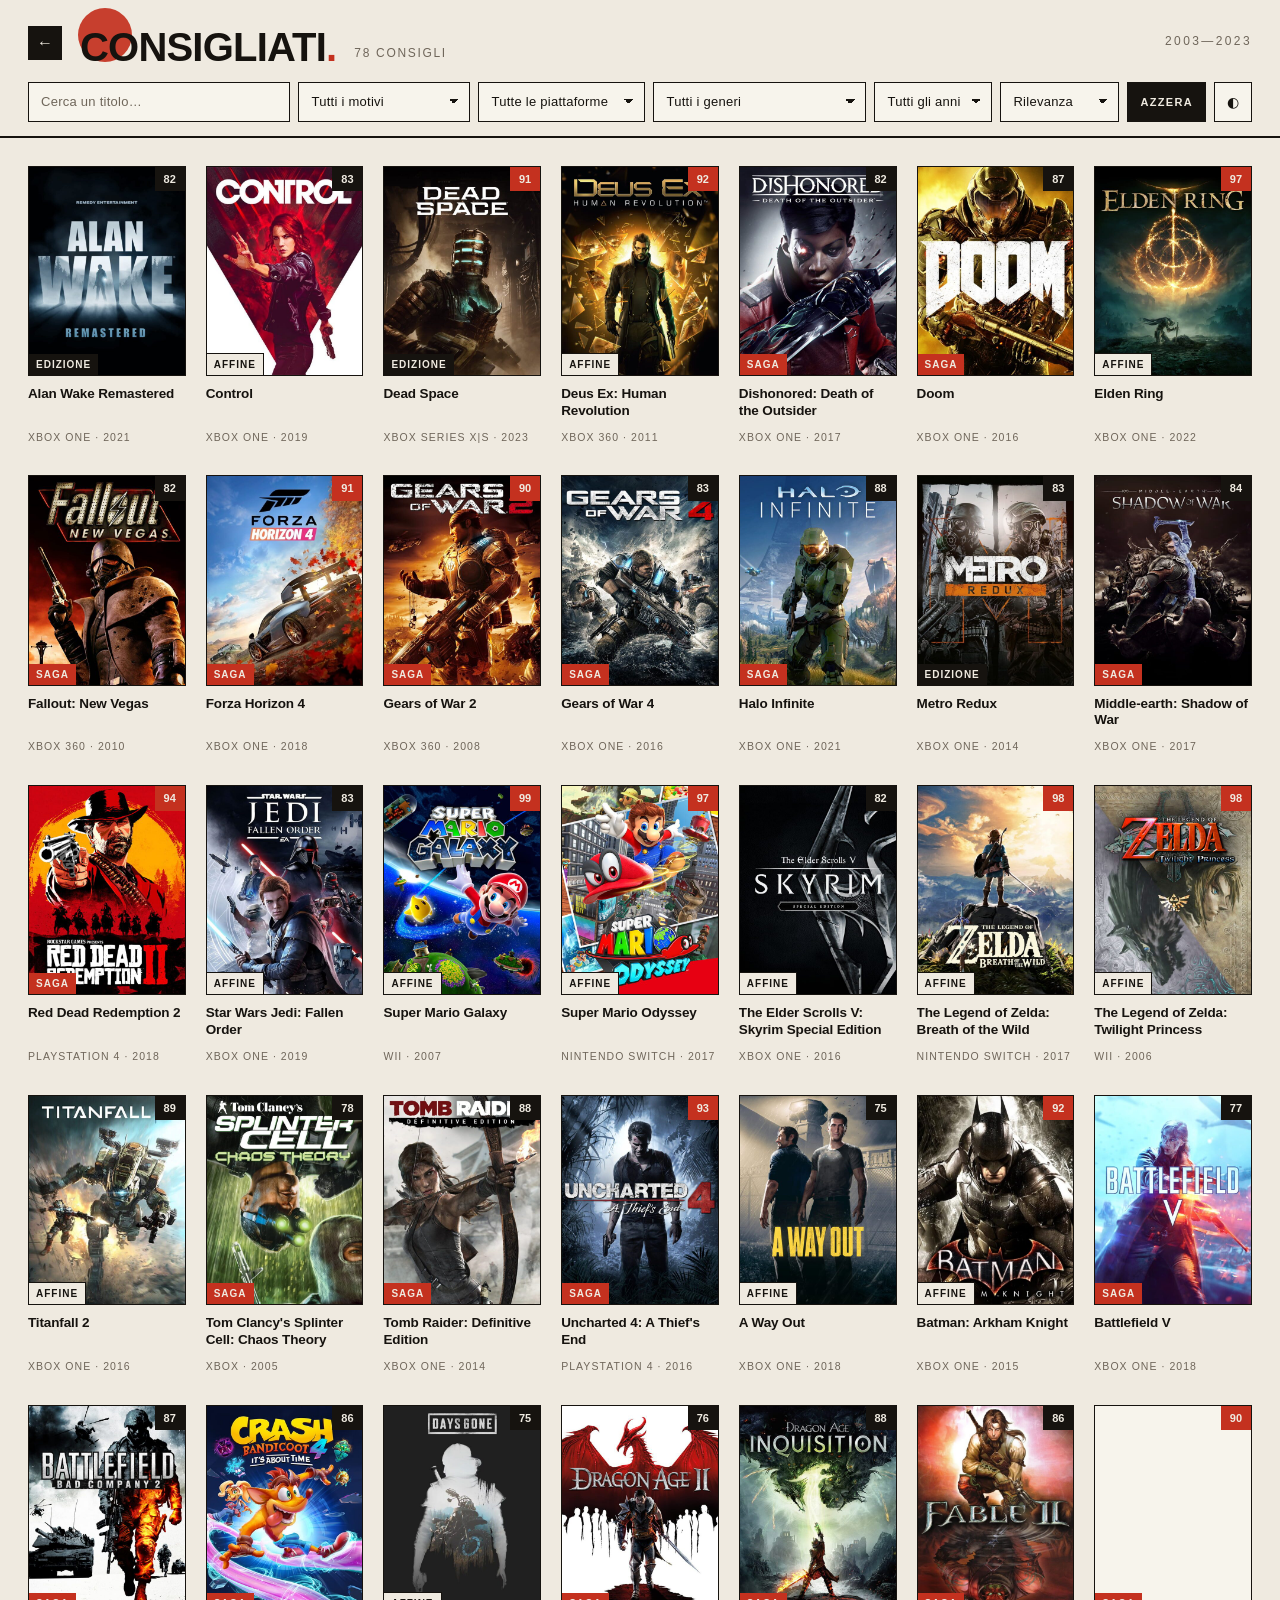
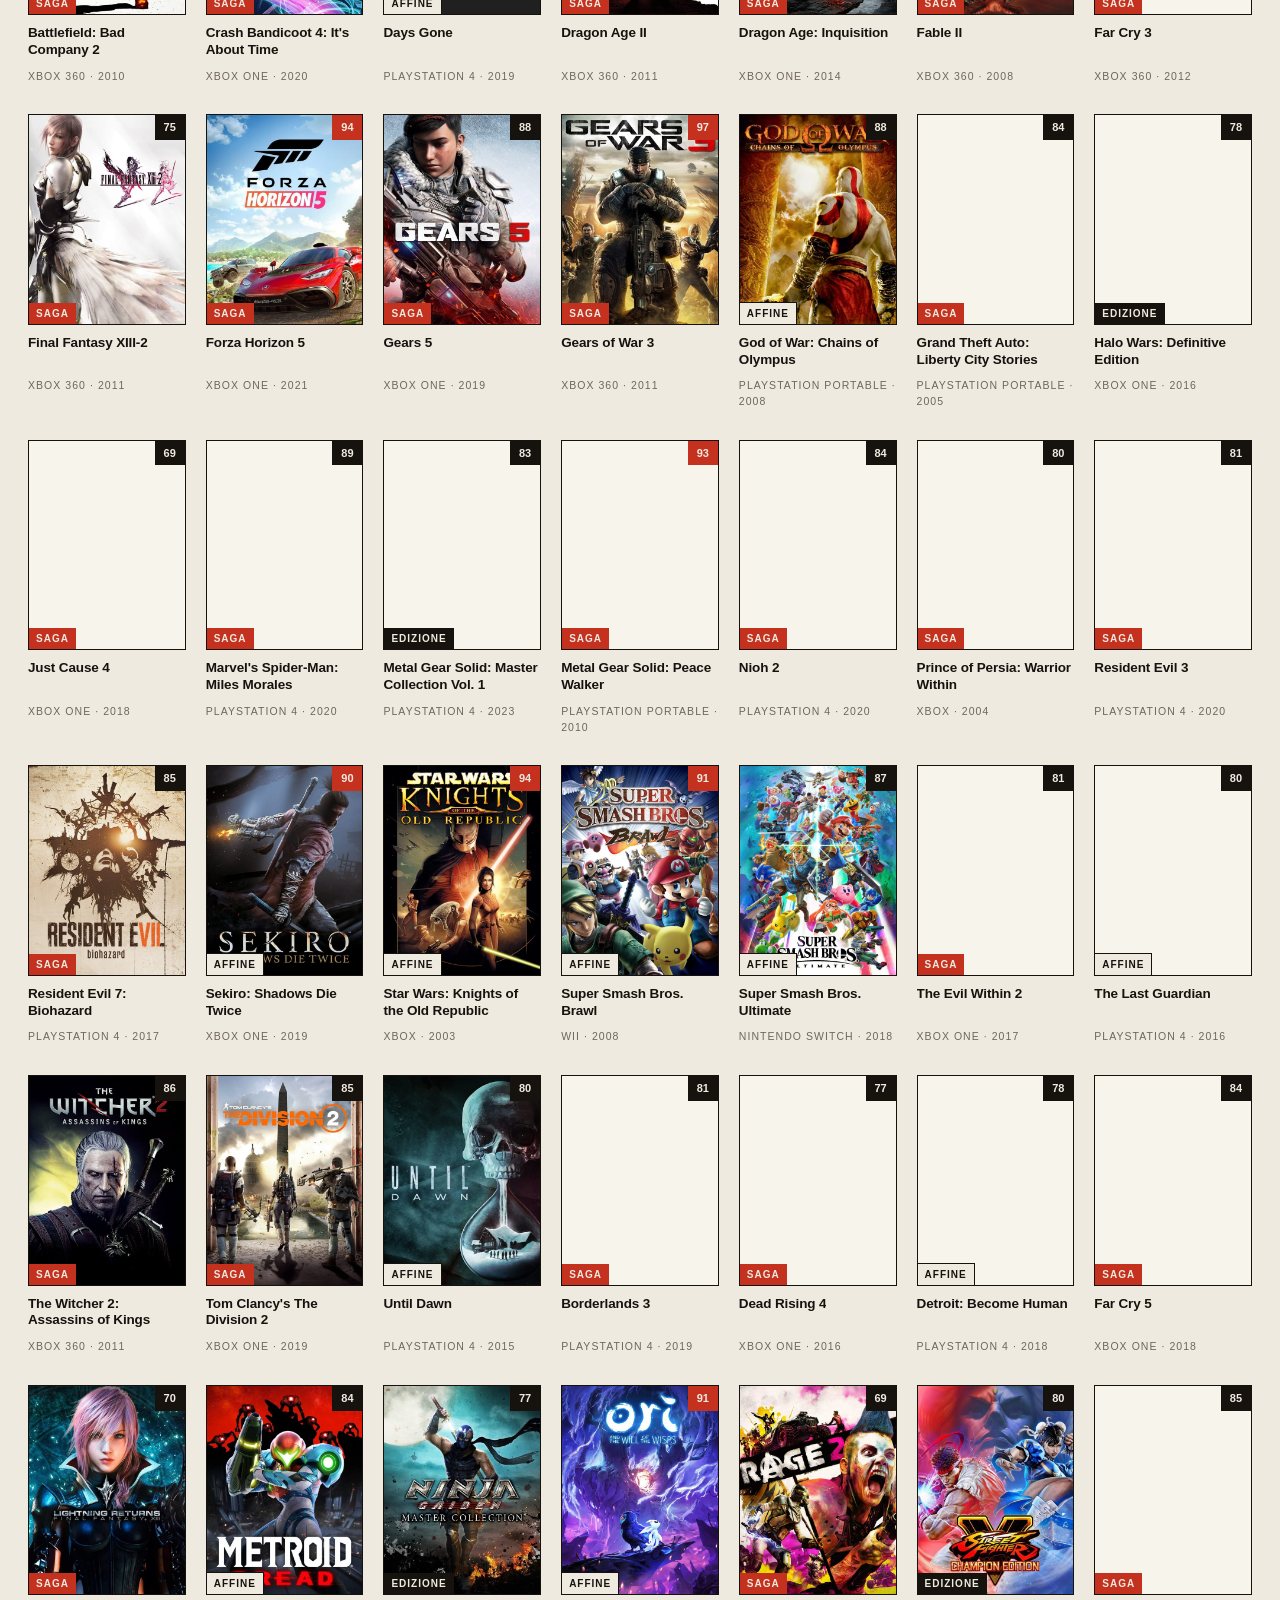
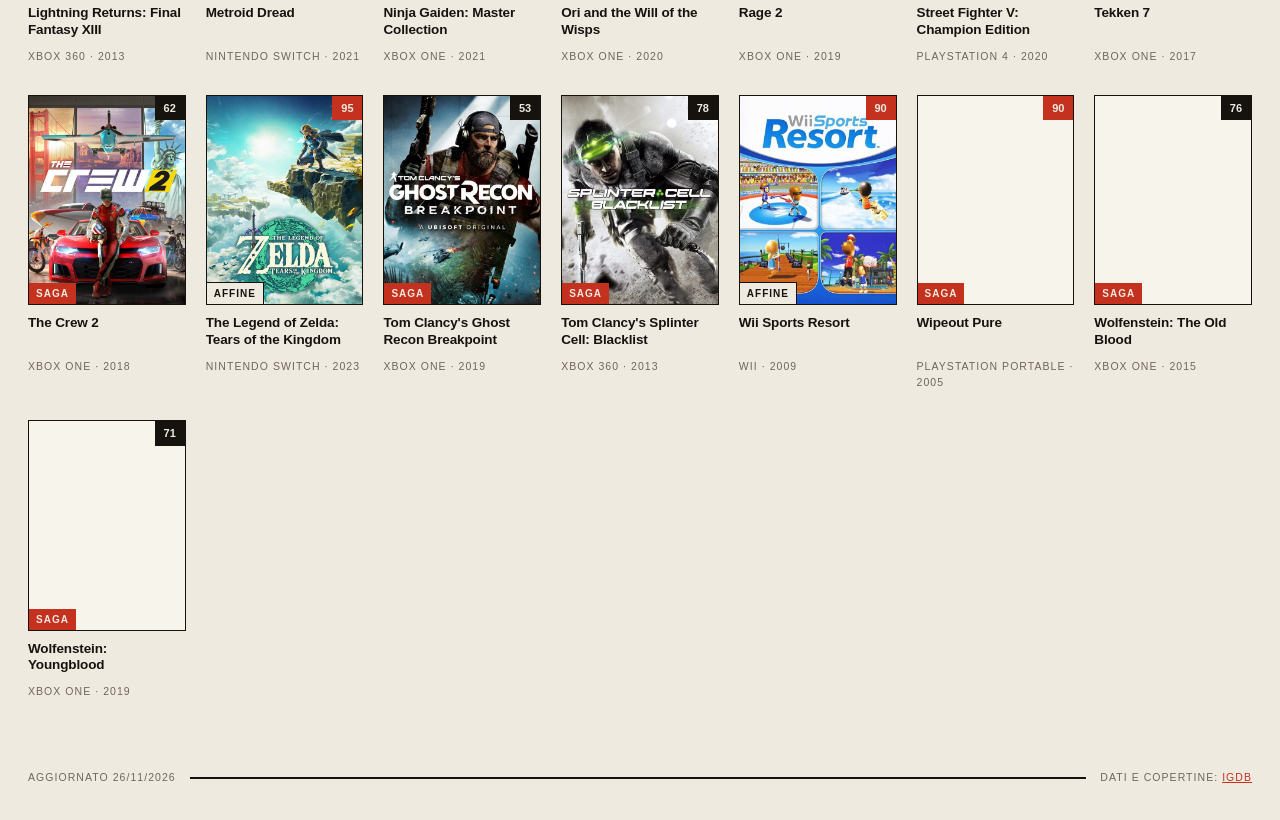
==== commit b9828098: "Consigli senza doppioni, ricerca tollerante, uso offline e intestazione compatta - I consigli già po" ====
--- a/site/consigliati.html
+++ b/site/consigliati.html
@@ -30,24 +30,30 @@
     <a class="nav-btn" href="index.html" title="Torna al tuo archivio" aria-label="Torna al tuo archivio">←</a>
     <span class="mark" aria-hidden="true"></span>
     <h1>Consigliati<span class="dot">.</span></h1>
-    <p class="count" id="count">—</p>
+    <div class="status">
+      <p class="count" id="count">—</p>
+      <p class="offline" id="offline-status" role="status"></p>
+    </div>
     <p class="serial" id="serial">A—01</p>
   </div>
-  <div class="controls">
-    <input id="search" class="search" type="search" placeholder="Cerca un titolo…" aria-label="Cerca un titolo" autocomplete="off" spellcheck="false">
-    <select id="platform" class="select" aria-label="Piattaforma"><option value="">Tutte le piattaforme</option></select>
-    <select id="genre" class="select" aria-label="Genere"><option value="">Tutti i generi</option></select>
-    <select id="decade" class="select" aria-label="Decennio"><option value="">Tutti gli anni</option></select>
-    <select id="sort" class="select" aria-label="Ordinamento">
-      <option value="priority">Rilevanza</option>
-      <option value="title">Titolo A→Z</option>
-      <option value="title-desc">Titolo Z→A</option>
-      <option value="year-desc">Più recenti</option>
-      <option value="year">Più vecchi</option>
-      <option value="rating">Voto più alto</option>
-    </select>
-    <button id="reset" class="ghost" type="button">Azzera</button>
-    <button id="theme" class="theme-toggle" type="button" aria-label="Cambia tema" title="Cambia tema">◐</button>
+  <div class="controls" id="controls">
+    <input id="search" class="search" type="search" placeholder="Cerca un titolo…" aria-label="Cerca un titolo" autocomplete="off" autocorrect="off" autocapitalize="off" spellcheck="false" enterkeyhint="search">
+    <button id="filters-toggle" class="ghost filters-toggle" type="button" aria-expanded="false" aria-controls="filters">Filtri</button>
+    <div id="filters" class="filters">
+      <select id="platform" class="select" aria-label="Piattaforma"><option value="">Tutte le piattaforme</option></select>
+      <select id="genre" class="select" aria-label="Genere"><option value="">Tutti i generi</option></select>
+      <select id="decade" class="select" aria-label="Decennio"><option value="">Tutti gli anni</option></select>
+      <select id="sort" class="select" aria-label="Ordinamento">
+        <option value="priority">Rilevanza</option>
+        <option value="title">Titolo A→Z</option>
+        <option value="title-desc">Titolo Z→A</option>
+        <option value="year-desc">Più recenti</option>
+        <option value="year">Più vecchi</option>
+        <option value="rating">Voto più alto</option>
+      </select>
+      <button id="reset" class="ghost" type="button">Azzera</button>
+      <button id="theme" class="theme-toggle" type="button" aria-label="Cambia tema" title="Cambia tema">◐</button>
+    </div>
   </div>
 </header>
 
@@ -81,6 +87,8 @@
 </footer>
 
 <script src="data/recommendations.js"></script>
+<script src="search.js"></script>
 <script src="app.js"></script>
+<script src="offline.js"></script>
 </body>
 </html>
--- a/site/styles.css
+++ b/site/styles.css
@@ -108,6 +108,18 @@
   z-index: -1;
 }
 
+.status { display: flex; flex-wrap: wrap; align-items: baseline; column-gap: 14px; }
+
+.offline {
+  margin: 0 0 4px;
+  font-size: 11px;
+  letter-spacing: .1em;
+  text-transform: uppercase;
+  color: var(--ink-soft);
+}
+.offline:empty { display: none; }
+.offline[data-state="ready"] { color: var(--vermilion); font-weight: 700; }
+
 .count {
   margin: 0 0 4px;
   font-size: 12px;
@@ -127,7 +139,10 @@
 /* ---------- controlli ---------- */
 
 .controls { display: flex; flex-wrap: wrap; gap: 8px; margin-top: 16px; }
-.controls > * { min-width: 0; max-width: 100%; }
+.controls > *, .filters > * { min-width: 0; max-width: 100%; }
+/* su schermo largo i filtri stanno in riga con la ricerca, senza contenitore proprio */
+.filters { display: contents; }
+.filters-toggle { display: none; }
 
 .search, .select, .ghost {
   background: var(--paper-card);
@@ -278,6 +293,39 @@
   color: var(--ink-soft);
 }
 
+/* raccolte trovate per ciò che contengono: la fascia copre il voto, che qui conta meno */
+.card-inside {
+  position: absolute;
+  top: 0;
+  left: 0;
+  right: 0;
+  z-index: 1;
+  padding: 6px 8px;
+  font-size: 11px;
+  font-weight: 700;
+  line-height: 1.3;
+  background: var(--vermilion);
+  color: var(--paper);
+  display: -webkit-box;
+  -webkit-line-clamp: 4;
+  -webkit-box-orient: vertical;
+  overflow: hidden;
+}
+
+.empty:not([hidden]) { display: flex; flex-direction: column; align-items: center; gap: 12px; }
+.empty-action {
+  font: inherit;
+  letter-spacing: inherit;
+  text-transform: inherit;
+  font-weight: 700;
+  text-decoration: none;
+  color: var(--paper);
+  background: var(--ink);
+  border: 0;
+  padding: 12px 16px;
+  cursor: pointer;
+}
+
 .empty {
   color: var(--ink-soft);
   text-align: center;
@@ -423,14 +471,22 @@
   .grid { grid-template-columns: repeat(auto-fill, minmax(118px, 1fr)); gap: 22px 14px; }
   main, .topbar, .footer { padding-left: 16px; padding-right: 16px; }
   .serial { display: none; }
-  .count { flex-basis: 100%; }
-  /* su schermo stretto i controlli stanno in una griglia 2 colonne: niente overflow */
-  .controls { display: grid; grid-template-columns: 1fr 1fr; gap: 8px; }
-  .search, #platform, #genre, #kind { grid-column: 1 / -1; width: 100%; }
+  .status { flex-basis: 100%; }
+  /* l'intestazione resta fissa: deve essere bassa, per vedere i risultati con la tastiera aperta */
+  .topbar { padding-top: 14px; padding-bottom: 10px; }
+  .topbar-row { row-gap: 8px; }
+  .count, .offline { margin-bottom: 0; }
+  .controls { display: grid; grid-template-columns: minmax(0, 1fr) auto; gap: 8px; margin-top: 10px; }
+  .search { width: 100%; min-width: 0; }
+  .filters-toggle { display: block; }
+  .filters { display: none; grid-column: 1 / -1; grid-template-columns: 1fr 1fr; gap: 8px; }
+  .controls.open .filters { display: grid; }
+  #platform, #genre, #kind { grid-column: 1 / -1; width: 100%; }
   .select { width: 100%; }
-  .ghost { grid-column: 1; }
+  .filters .ghost { grid-column: 1; }
   .theme-toggle { grid-column: 2; width: 100%; }
   .ghost, .theme-toggle { min-height: 44px; }
+  main { padding-top: 20px; }
   .dialog-card { padding: 20px; }
   .dialog-cover { width: min(150px, 46vw); }
   .dialog-info { min-width: min(250px, 100%); }
@@ -438,3 +494,8 @@
   /* 16px evita lo zoom automatico di iOS al focus sui campi */
   .search, .select { font-size: 16px; }
 }
+
+/* telefono in orizzontale: l'intestazione scorre via insieme alla pagina */
+@media (max-height: 500px) {
+  .topbar { position: static; }
+}
